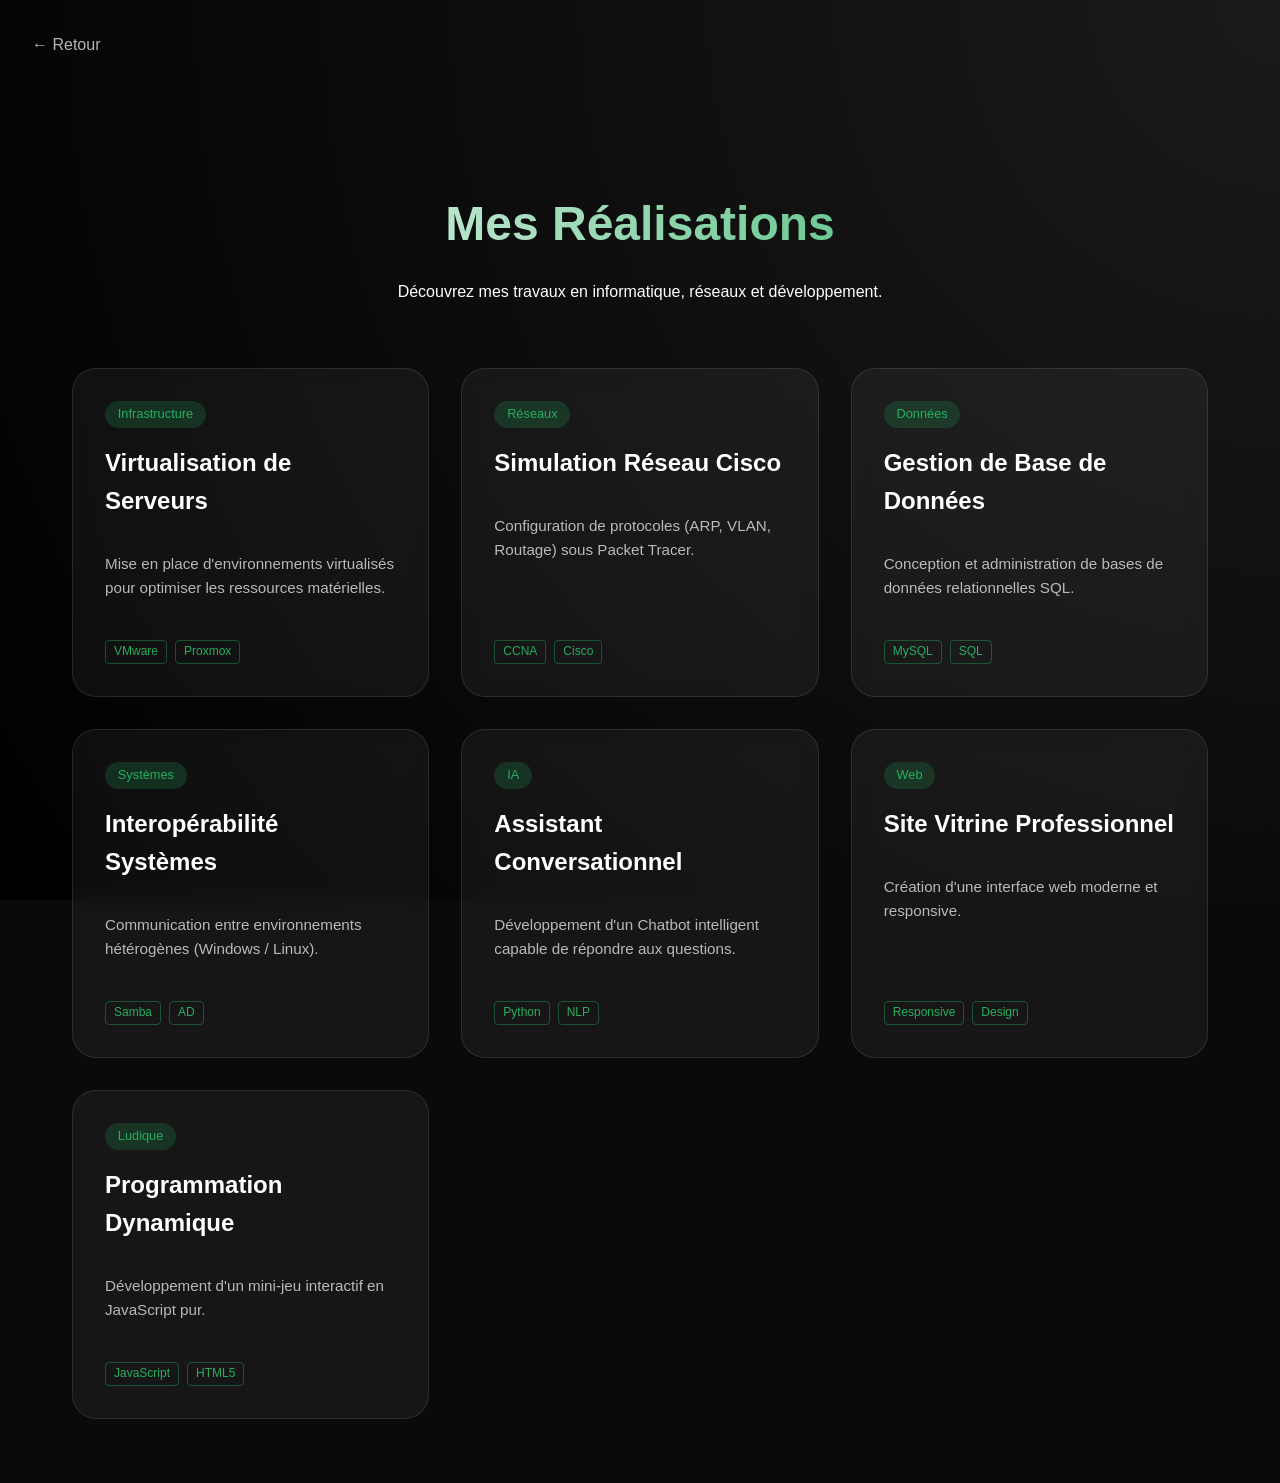
==== projets/projet.html @ b6b2b92b "first commit" ====
<!DOCTYPE html>
<html lang="fr">
<head>
    <meta charset="UTF-8">
    <meta name="viewport" content="width=device-width, initial-scale=1.0">
    <title>Mes Projets - Portfolio</title>
    <link rel="stylesheet" href="style-projets.css">
</head>
<body>
    <div class="arriere-plan"></div>
    
    <nav class="nav-retour">
        <a href="../index.html" class="btn-retour">← Retour </a>
    </nav>

    <main class="container">
        <header class="header-projets">
            <h1>Mes Réalisations</h1>
            <p>Découvrez mes travaux en informatique, réseaux et développement.</p>
        </header>

        <section class="grille-projets">
            <article class="carte-projet">
                <div class="badge">Infrastructure</div>
                <h3>Virtualisation de Serveurs</h3>
                <p>Mise en place d'environnements virtualisés pour optimiser les ressources matérielles.</p>
                <div class="tags"><span>VMware</span> <span>Proxmox</span></div>
            </article>

            <article class="carte-projet">
                <div class="badge">Réseaux</div>
                <h3>Simulation Réseau Cisco</h3>
                <p>Configuration de protocoles (ARP, VLAN, Routage) sous Packet Tracer.</p>
                <div class="tags"><span>CCNA</span> <span>Cisco</span></div>
            </article>

            <article class="carte-projet">
                <div class="badge">Données</div>
                <h3>Gestion de Base de Données</h3>
                <p>Conception et administration de bases de données relationnelles SQL.</p>
                <div class="tags"><span>MySQL</span> <span>SQL</span></div>
            </article>

            <article class="carte-projet">
                <div class="badge">Systèmes</div>
                <h3>Interopérabilité Systèmes</h3>
                <p>Communication entre environnements hétérogènes (Windows / Linux).</p>
                <div class="tags"><span>Samba</span> <span>AD</span></div>
            </article>

            <article class="carte-projet">
                <div class="badge">IA</div>
                <h3>Assistant Conversationnel</h3>
                <p>Développement d'un Chatbot intelligent capable de répondre aux questions.</p>
                <div class="tags"><span>Python</span> <span>NLP</span></div>
            </article>

            <article class="carte-projet">
                <div class="badge">Web</div>
                <h3>Site Vitrine Professionnel</h3>
                <p>Création d'une interface web moderne et responsive.</p>
                <div class="tags"><span>Responsive</span> <span>Design</span></div>
            </article>

            <article class="carte-projet">
                <div class="badge">Ludique</div>
                <h3>Programmation Dynamique</h3>
                <p>Développement d'un mini-jeu interactif en JavaScript pur.</p>
                <div class="tags"><span>JavaScript</span> <span>HTML5</span></div>
            </article>
        </section>
    </main>

    <div id="details-stockage" style="display: none;">
        
        <div class="project-content" data-project="Virtualisation de Serveurs">
            <h2 class="modal-detail-title">Virtualisation de Serveurs</h2>
            <div class="img-container"><img src="../images/unnamed-1.jpg" class="img-modal" alt="imgServ"></div>
            <p class="modal-detail-full-text">Mise en place d'infrastructures sous VMware et Proxmox pour garantir la haute disponibilité.</p>
            <a href="URL_VERS_DOC_VIRTUALISATION" class="btn-action">Consulter la Documentation Web</a>
        </div>

        <div class="project-content" data-project="Simulation Réseau Cisco">
            <h2 class="modal-detail-title">Simulation Réseau Cisco</h2>
            <div class="img-container"><img src="../images/unnamed-5.jpg" class="img-modal" alt="imgRes"></div>
            <p class="modal-detail-full-text">Configuration de protocoles de couche 2 et 3 sous Packet Tracer.</p>
            <a href="URL_VERS_DOC_CISCO" class="btn-action">Consulter la Documentation Web</a>
        </div>

        <div class="project-content" data-project="Gestion de Base de Données">
            <h2 class="modal-detail-title">Gestion de Base de Données</h2>
            <div class="img-container"><img src="../images/unnamed-2.jpg" class="img-modal" alt="imgBdd"></div>
            <p class="modal-detail-full-text">Conception de schémas relationnels et optimisation de requêtes SQL.</p>
            <a href="URL_VERS_DOC_SQL" class="btn-action">Consulter la Documentation Web</a>
        </div>

        <div class="project-content" data-project="Interopérabilité Systèmes">
            <h2 class="modal-detail-title">Interopérabilité Systèmes</h2>
            <div class="img-container"><img src="../images/unnamed-6.jpg" class="img-modal" alt="imgInt"></div>
            <p class="modal-detail-full-text">Mise en place de serveurs Samba et Active Directory pour Windows et Linux.</p>
            <a href="URL_VERS_DOC_INTEROP" class="btn-action">Consulter la Documentation Web</a>
        </div>

        <div class="project-content" data-project="Assistant Conversationnel">
            <h2 class="modal-detail-title">Assistant Conversationnel</h2>
            <div class="img-container"><img src="../images/unnamed-4.jpg" class="img-modal" alt="imgIA"></div>
            <p class="modal-detail-full-text">Développement d'un bot intelligent en Python via des APIs.</p>
            <a href="URL_VERS_DOC_IA" class="btn-action">Consulter la Documentation Web</a>
        </div>

        <div class="project-content" data-project="Site Vitrine Professionnel">
            <h2 class="modal-detail-title">Site Vitrine Professionnel</h2>
            <div class="img-container"><img src="../images/unnamed-3.jpg" class="img-modal" alt="imgWeb"></div>
            <p class="modal-detail-full-text">Création d'interfaces modernes utilisant CSS Grid et Flexbox.</p>
            <a href="URL_VERS_DOC_WEB" class="btn-action">Consulter la Documentation Web</a>
        </div>

        <div class="project-content" data-project="Programmation Dynamique">
            <h2 class="modal-detail-title">Programmation Dynamique</h2>
            <div class="img-container"><img src="../images/unnamed.jpg" class="img-modal" alt="imgSnake"></div>
            <p class="modal-detail-full-text">Logique de déplacement et gestion des collisions en JavaScript.</p>
            <a href="URL_VERS_DOC_SNAKE" class="btn-action">Consulter la Documentation Web</a>
        </div>
    </div>

    <div id="project-modal" class="modal">
        <div class="modal-content">
            <span class="close-modal">&times;</span>
            <div id="modal-body"></div>
        </div>
    </div>

    <script src="script-projets.js"></script>
</body>
</html>
---- projets/style-projets.css ----
:root {
    --fond: #0a0a0a;
    --carte-fond: rgba(255, 255, 255, 0.05);
    --accent: #27ae60;
    --texte: #ffffff;
    --texte-mute: rgba(255, 255, 255, 0.7);
}

/* Correction fondamentale pour le responsive mobile */
* {
    box-sizing: border-box;
}

body {
    background-color: var(--fond);
    color: var(--texte);
    font-family: 'Segoe UI', Roboto, sans-serif;
    margin: 0;
    line-height: 1.6;
    overflow-x: hidden; /* Empêche le balancement horizontal sur iPhone */
}

.arriere-plan {
    position: fixed;
    inset: 0;
    background: radial-gradient(circle at top right, #1a1a1a, #000);
    z-index: -1;
}

.container {
    max-width: 1200px;
    margin: 0 auto;
    padding: 4rem 2rem;
}

.nav-retour {
    padding: 2rem;
}

.btn-retour {
    color: var(--texte-mute);
    text-decoration: none;
    font-weight: 500;
    transition: color 0.3s;
}

.btn-retour:hover {
    color: var(--accent);
}

.header-projets {
    text-align: center;
    margin-bottom: 4rem;
}

.header-projets h1 {
    font-size: 3rem;
    margin-bottom: 1rem;
    background: linear-gradient(to right, #fff, var(--accent));
    -webkit-background-clip: text;
    -webkit-text-fill-color: transparent;
    background-clip: text;
}

.grille-projets {
    display: grid;
    grid-template-columns: repeat(auto-fill, minmax(300px, 1fr));
    gap: 2rem;
}

.carte-projet {
    background: var(--carte-fond);
    border: 1px solid rgba(255, 255, 255, 0.1);
    border-radius: 1.5rem;
    padding: 2rem;
    backdrop-filter: blur(10px);
    transition: transform 0.3s ease, border-color 0.3s ease;
    display: flex;
    flex-direction: column;
    cursor: pointer;
}

.carte-projet:hover {
    transform: translateY(-10px);
    border-color: var(--accent);
    background: rgba(255, 255, 255, 0.08);
}

.badge {
    background: rgba(39, 174, 96, 0.2);
    color: var(--accent);
    padding: 0.2rem 0.8rem;
    border-radius: 50px;
    font-size: 0.8rem;
    width: fit-content;
    margin-bottom: 1rem;
}

.carte-projet h3 {
    margin: 0 0 1rem 0;
    font-size: 1.5rem;
}

.carte-projet p {
    color: var(--texte-mute);
    font-size: 0.95rem;
    flex-grow: 1;
}

.tags {
    margin-top: 1.5rem;
    display: flex;
    flex-wrap: wrap;
    gap: 0.5rem;
}

.tags span {
    font-size: 0.75rem;
    color: var(--accent);
    border: 1px solid rgba(39, 174, 96, 0.4);
    padding: 0.1rem 0.5rem;
    border-radius: 4px;
}

/* --- Système de Modale --- */
.modal {
    display: none;
    position: fixed;
    z-index: 1000;
    inset: 0;
    width: 100%;
    height: 100%;
    background-color: rgba(0, 0, 0, 0.85);
    backdrop-filter: blur(8px);
    overflow-y: auto;
}

.modal-content {
    background: #1a1a1a;
    margin: 5% auto;
    padding: 40px;
    border: 1px solid var(--accent);
    border-radius: 20px;
    width: 90%;
    max-width: 800px;
    position: relative;
    color: white;
    box-shadow: 0 0 30px rgba(39, 174, 96, 0.2);
}

.close-modal {
    position: absolute;
    right: 25px;
    top: 15px;
    color: #aaa;
    font-size: 35px;
    font-weight: bold;
    cursor: pointer;
    z-index: 1010;
}

.close-modal:hover {
    color: var(--accent);
}

/* --- Contenu Interne Modale --- */
.modal-detail-title { 
    color: var(--accent); 
    margin-bottom: 20px; 
    font-size: 1.8rem;
}

.modal-detail-full-text { 
    font-size: 1.1rem; 
    line-height: 1.7; 
    margin-bottom: 25px;
}

.img-container {
    width: 100%;
    border-radius: 12px;
    overflow: hidden;
    margin-bottom: 20px;
    border: 1px solid rgba(255,255,255,0.1);
    position: relative;
}

/* Cache le logo Gemini en bas à droite des images générées */
.img-container::after {
    content: "";
    position: absolute;
    bottom: 0;
    right: 0;
    width: 50px;
    height: 50px;
    background: #1a1a1a;
    pointer-events: none;
}

.img-modal {
    width: 100%;
    height: auto;
    display: block;
    object-fit: cover;
}

.btn-action {
    display: inline-block;
    background: var(--accent);
    color: white;
    padding: 12px 25px;
    border-radius: 8px;
    text-decoration: none;
    font-weight: bold;
    transition: transform 0.2s, opacity 0.2s;
}

.btn-action:hover {
    transform: scale(1.02);
    opacity: 0.9;
}

/* --- Responsive Mobile (iPhone) --- */
@media (max-width: 768px) {
    .container { padding: 2rem 1rem; }
    .header-projets h1 { font-size: 2.2rem; }
    
    .modal-content {
        width: 95%;
        margin: 10% auto;
        padding: 25px;
    }

    .modal-detail-title { font-size: 1.4rem; }
    .modal-detail-full-text { font-size: 1rem; }
    
    .btn-action {
        width: 100%;
        text-align: center;
    }

    .close-modal {
        right: 15px;
        top: 10px;
        font-size: 30px;
    }
}
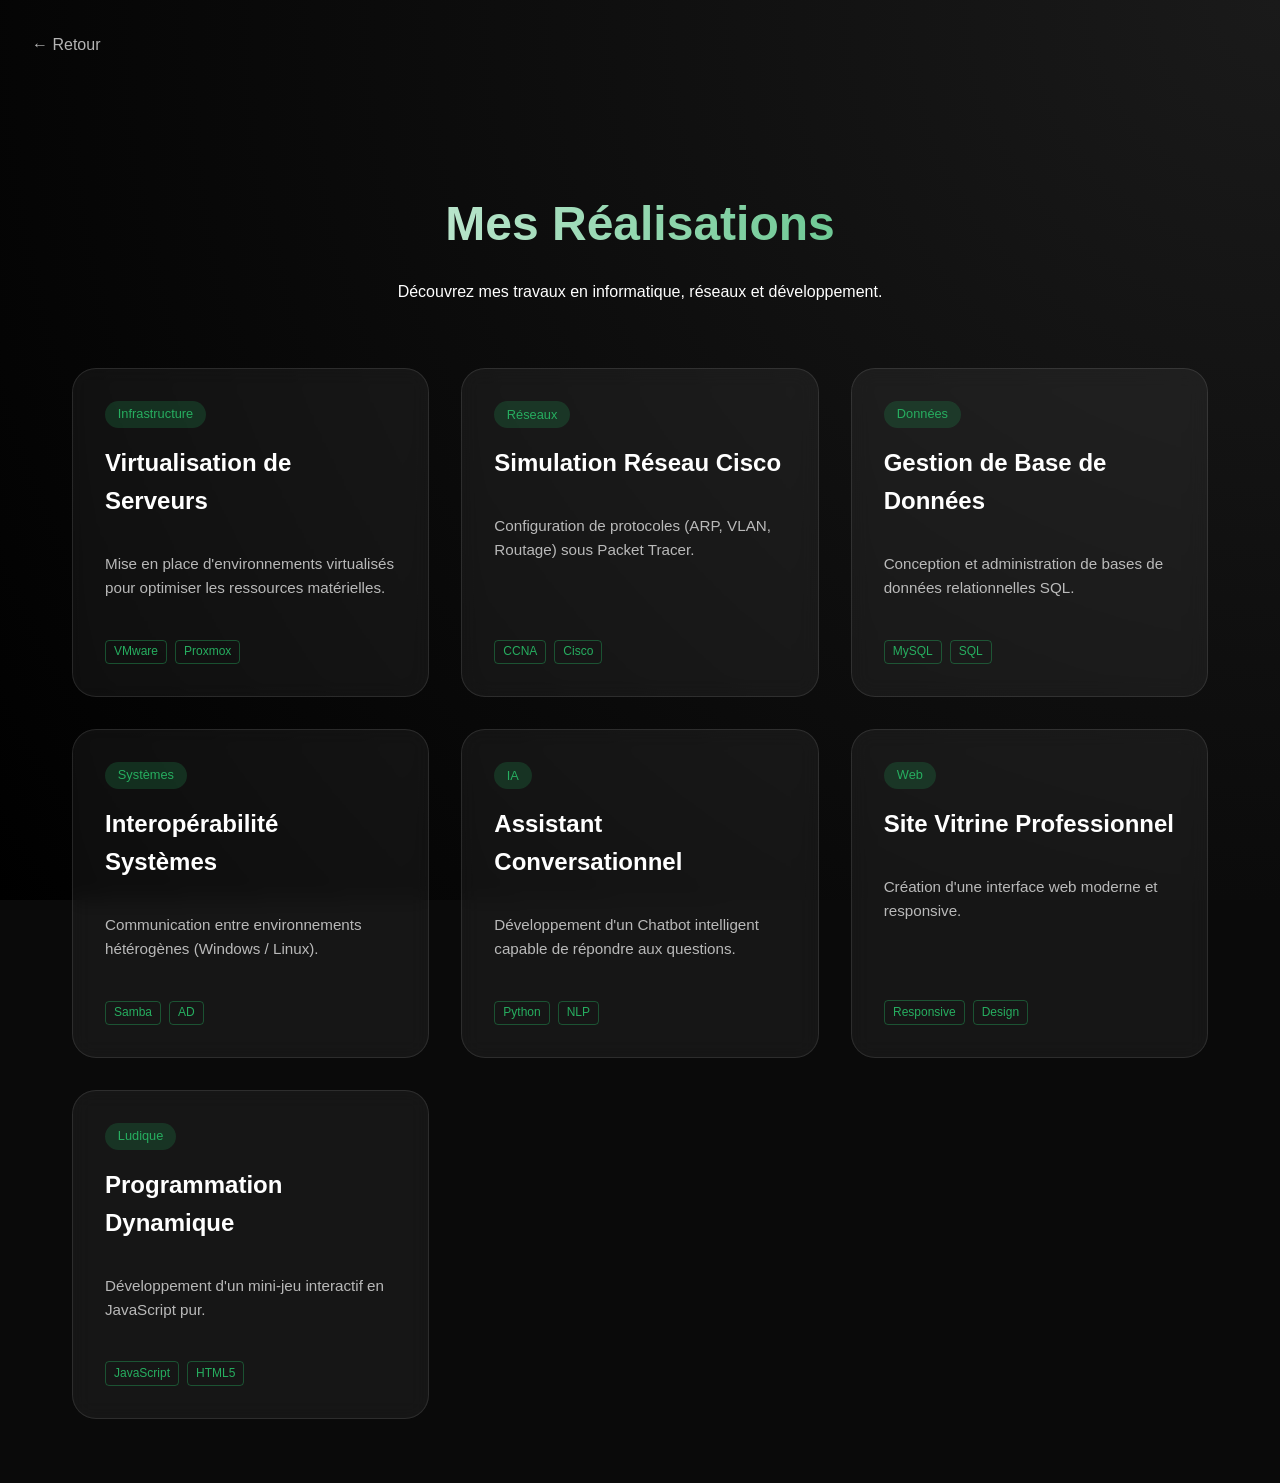
==== commit 912c45b4: "remplissage projets" ====
--- a/projets/projet.html
+++ b/projets/projet.html
@@ -76,49 +76,50 @@
         <div class="project-content" data-project="Virtualisation de Serveurs">
             <h2 class="modal-detail-title">Virtualisation de Serveurs</h2>
             <div class="img-container"><img src="../images/unnamed-1.jpg" class="img-modal" alt="imgServ"></div>
-            <p class="modal-detail-full-text">Mise en place d'infrastructures sous VMware et Proxmox pour garantir la haute disponibilité.</p>
-            <a href="URL_VERS_DOC_VIRTUALISATION" class="btn-action">Consulter la Documentation Web</a>
+            <p class="modal-detail-full-text">J’ai mis en place plusieurs infrastructures virtuelles complètes avec des hyperviseurs comme VMware et Proxmox, incluant la création de serveurs Linux et Windows Server. J’ai configuré les réseaux virtuels, la gestion du stockage et des snapshots afin d’assurer la haute disponibilité et la continuité de service. Des tests sur différents clients légers ont permis de valider la robustesse et la performance de l’environnement.</p>
+            <a href="https://fr.wikipedia.org/wiki/Virtualisation" class="btn-action">Pourquoi virtualiser ?</a>
+            <a href="https://fr.wikipedia.org/wiki/Hyperviseur" class="btn-action">Qu'est ce qu'un hyperviseur ? </a>
         </div>
 
         <div class="project-content" data-project="Simulation Réseau Cisco">
             <h2 class="modal-detail-title">Simulation Réseau Cisco</h2>
             <div class="img-container"><img src="../images/unnamed-5.jpg" class="img-modal" alt="imgRes"></div>
-            <p class="modal-detail-full-text">Configuration de protocoles de couche 2 et 3 sous Packet Tracer.</p>
+            <p class="modal-detail-full-text">J’ai conçu et simulé des architectures réseau sous Cisco Packet Tracer, en configurant des protocoles de couche 2 et 3 tels que VLAN, STP, RIP et OSPF. L’objectif était de reproduire des scénarios réels d’entreprise tout en assurant une segmentation efficace et une bonne tolérance aux pannes. Ces exercices m’ont permis de mieux comprendre le routage dynamique et la communication inter-réseaux.</p>
             <a href="URL_VERS_DOC_CISCO" class="btn-action">Consulter la Documentation Web</a>
         </div>
 
         <div class="project-content" data-project="Gestion de Base de Données">
             <h2 class="modal-detail-title">Gestion de Base de Données</h2>
             <div class="img-container"><img src="../images/unnamed-2.jpg" class="img-modal" alt="imgBdd"></div>
-            <p class="modal-detail-full-text">Conception de schémas relationnels et optimisation de requêtes SQL.</p>
+            <p class="modal-detail-full-text">J’ai réalisé la conception complète d’une base de données relationnelle à partir d’un cahier des charges : modélisation du schéma et rédaction de requêtes préparées SQL pour optimiser la sécurité et la manipulation des données. J’ai aussi mis en œuvre des index et des vues pour améliorer les performances et simplifier l’extraction d’informations pertinentes.</p>
             <a href="URL_VERS_DOC_SQL" class="btn-action">Consulter la Documentation Web</a>
         </div>
 
         <div class="project-content" data-project="Interopérabilité Systèmes">
             <h2 class="modal-detail-title">Interopérabilité Systèmes</h2>
             <div class="img-container"><img src="../images/unnamed-6.jpg" class="img-modal" alt="imgInt"></div>
-            <p class="modal-detail-full-text">Mise en place de serveurs Samba et Active Directory pour Windows et Linux.</p>
+            <p class="modal-detail-full-text">J’ai déployé un environnement mixte Windows/Linux avec mise en place de serveurs Samba et Active Directory pour la gestion centralisée des utilisateurs. Ce projet m’a permis de comprendre les mécanismes d’authentification, de partage de ressources et d’interconnexion entre systèmes hétérogènes, tout en assurant une sécurité renforcée des échanges.</p>
             <a href="URL_VERS_DOC_INTEROP" class="btn-action">Consulter la Documentation Web</a>
         </div>
 
         <div class="project-content" data-project="Assistant Conversationnel">
             <h2 class="modal-detail-title">Assistant Conversationnel</h2>
             <div class="img-container"><img src="../images/unnamed-4.jpg" class="img-modal" alt="imgIA"></div>
-            <p class="modal-detail-full-text">Développement d'un bot intelligent en Python via des APIs.</p>
+            <p class="modal-detail-full-text">J’ai conçu un chatbot intelligent en Python capable de traiter des requêtes simples grâce à des API et à des modèles de traitement du langage. Le bot peut interagir de façon contextuelle avec l’utilisateur, gérer différentes intentions et adapter ses réponses dynamiquement. Ce projet m’a permis d’approfondir mes compétences en IA, en logique conversationnelle et en intégration API.</p>
             <a href="URL_VERS_DOC_IA" class="btn-action">Consulter la Documentation Web</a>
         </div>
 
         <div class="project-content" data-project="Site Vitrine Professionnel">
             <h2 class="modal-detail-title">Site Vitrine Professionnel</h2>
             <div class="img-container"><img src="../images/unnamed-3.jpg" class="img-modal" alt="imgWeb"></div>
-            <p class="modal-detail-full-text">Création d'interfaces modernes utilisant CSS Grid et Flexbox.</p>
+            <p class="modal-detail-full-text">J’ai développé un site web moderne et responsive en utilisant HTML5, CSS Grid, Flexbox et JavaScript. L’objectif était de créer une interface fluide et professionnelle, intégrant un design cohérent et des animations légères. J’ai également optimisé les performances et la compatibilité sur différents navigateurs pour offrir une expérience utilisateur homogène.</p>
             <a href="URL_VERS_DOC_WEB" class="btn-action">Consulter la Documentation Web</a>
         </div>
 
         <div class="project-content" data-project="Programmation Dynamique">
             <h2 class="modal-detail-title">Programmation Dynamique</h2>
             <div class="img-container"><img src="../images/unnamed.jpg" class="img-modal" alt="imgSnake"></div>
-            <p class="modal-detail-full-text">Logique de déplacement et gestion des collisions en JavaScript.</p>
+            <p class="modal-detail-full-text">J’ai codé un jeu interactif en JavaScript, intégrant une logique de déplacement dynamique, une détection précise des collisions et un système de score évolutif. Ce projet m’a surtout permis de renforcer mes compétences en algorithmique, en gestion des événements clavier et en manipulation du Document Object Model.</p>
             <a href="URL_VERS_DOC_SNAKE" class="btn-action">Consulter la Documentation Web</a>
         </div>
     </div>
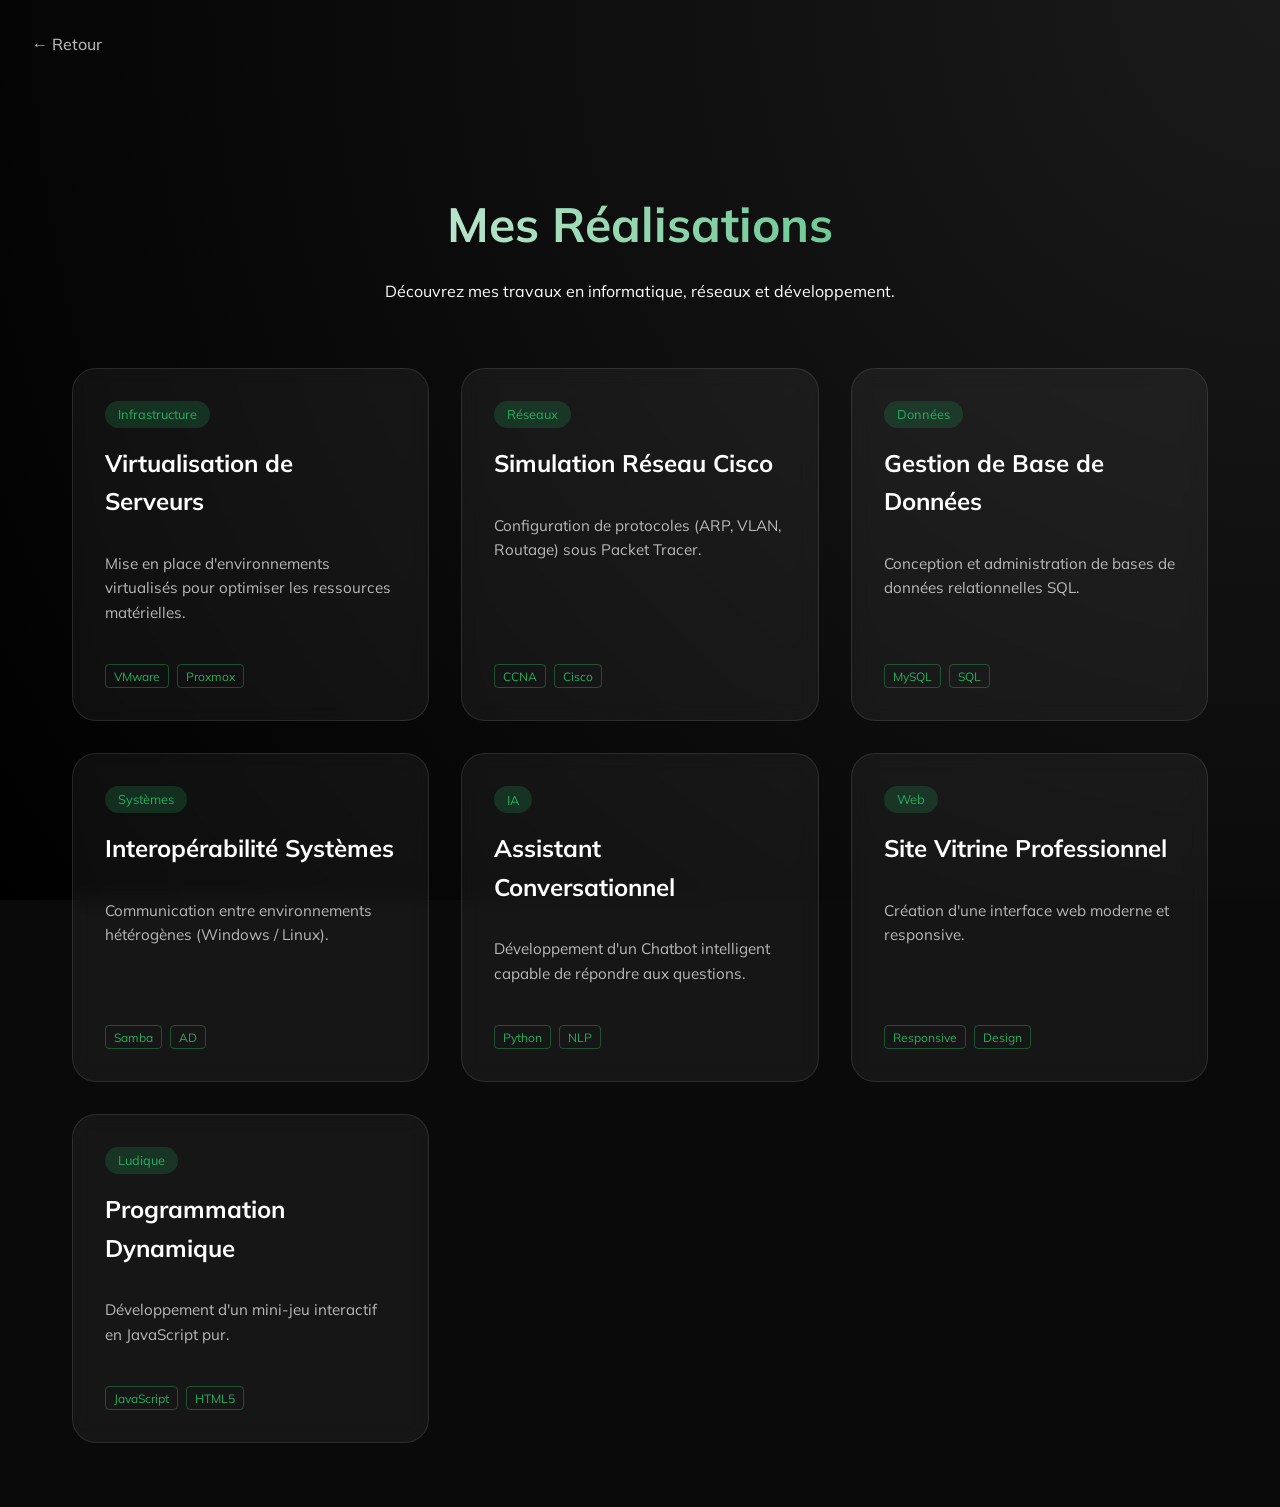
==== commit af8c7248: "remplissage projet3" ====
--- a/projets/projet.html
+++ b/projets/projet.html
@@ -5,9 +5,13 @@
     <meta name="viewport" content="width=device-width, initial-scale=1.0">
     <title>Mes Projets - Portfolio</title>
     <link rel="stylesheet" href="style-projets.css">
+<link rel="preconnect" href="https://fonts.googleapis.com">
+<link rel="preconnect" href="https://fonts.gstatic.com" crossorigin>
+<link href="https://fonts.googleapis.com/css2?family=Bitcount+Grid+Double+Ink:wght@100..900&family=Datatype:wght@100..900&family=Mulish:ital,wght@0,200..1000;1,200..1000&display=swap" rel="stylesheet">
 </head>
 <body>
     <div class="arriere-plan"></div>
+    <canvas id="matrix-bg"></canvas>
     
     <nav class="nav-retour">
         <a href="../index.html" class="btn-retour">← Retour </a>
@@ -72,55 +76,74 @@
     </main>
 
     <div id="details-stockage" style="display: none;">
-        
         <div class="project-content" data-project="Virtualisation de Serveurs">
             <h2 class="modal-detail-title">Virtualisation de Serveurs</h2>
             <div class="img-container"><img src="../images/unnamed-1.jpg" class="img-modal" alt="imgServ"></div>
-            <p class="modal-detail-full-text">J’ai mis en place plusieurs infrastructures virtuelles complètes avec des hyperviseurs comme VMware et Proxmox, incluant la création de serveurs Linux et Windows Server. J’ai configuré les réseaux virtuels, la gestion du stockage et des snapshots afin d’assurer la haute disponibilité et la continuité de service. Des tests sur différents clients légers ont permis de valider la robustesse et la performance de l’environnement.</p>
-            <a href="https://fr.wikipedia.org/wiki/Virtualisation" class="btn-action">Pourquoi virtualiser ?</a>
-            <a href="https://fr.wikipedia.org/wiki/Hyperviseur" class="btn-action">Qu'est ce qu'un hyperviseur ? </a>
+            <p class="modal-detail-full-text">J'ai mis en place plusieurs infrastructures virtuelles complètes avec des hyperviseurs comme VMware et Proxmox, incluant la création de serveurs Linux et Windows Server. J'ai configuré les réseaux virtuels, la gestion du stockage et des snapshots afin d'assurer la haute disponibilité et la continuité de service. Des tests sur différents clients légers ont permis de valider la robustesse et la performance de l'environnement.</p>
+            <div class="btn-group">
+                <a href="https://fr.wikipedia.org/wiki/Virtualisation" class="btn-action">Pourquoi virtualiser ?</a>
+                <a href="https://fr.wikipedia.org/wiki/Hyperviseur" class="btn-action">Qu'est-ce qu'un hyperviseur ?</a>
+            </div>
         </div>
 
         <div class="project-content" data-project="Simulation Réseau Cisco">
             <h2 class="modal-detail-title">Simulation Réseau Cisco</h2>
             <div class="img-container"><img src="../images/unnamed-5.jpg" class="img-modal" alt="imgRes"></div>
-            <p class="modal-detail-full-text">J’ai conçu et simulé des architectures réseau sous Cisco Packet Tracer, en configurant des protocoles de couche 2 et 3 tels que VLAN, STP, RIP et OSPF. L’objectif était de reproduire des scénarios réels d’entreprise tout en assurant une segmentation efficace et une bonne tolérance aux pannes. Ces exercices m’ont permis de mieux comprendre le routage dynamique et la communication inter-réseaux.</p>
-            <a href="URL_VERS_DOC_CISCO" class="btn-action">Consulter la Documentation Web</a>
+            <p class="modal-detail-full-text">J'ai conçu et simulé des architectures réseau sous Cisco Packet Tracer, en configurant des protocoles de couche 2 et 3 tels que VLAN, STP, RIP et OSPF. L'objectif était de reproduire des scénarios réels d'entreprise tout en assurant une segmentation efficace et une bonne tolérance aux pannes. Ces exercices m'ont permis de mieux comprendre le routage dynamique et la communication inter-réseaux.</p>
+            <div class="btn-group">
+                <a href="https://fr.wikipedia.org/wiki/R%C3%A9seau_informatique" class="btn-action">Qu'est-ce qu'un réseau informatique ?</a>
+                <a href="https://fr.wikipedia.org/wiki/Packet_Tracer" class="btn-action">Qu'est-ce que Cisco Packet Tracer ?</a>
+            </div>
         </div>
 
         <div class="project-content" data-project="Gestion de Base de Données">
             <h2 class="modal-detail-title">Gestion de Base de Données</h2>
             <div class="img-container"><img src="../images/unnamed-2.jpg" class="img-modal" alt="imgBdd"></div>
-            <p class="modal-detail-full-text">J’ai réalisé la conception complète d’une base de données relationnelle à partir d’un cahier des charges : modélisation du schéma et rédaction de requêtes préparées SQL pour optimiser la sécurité et la manipulation des données. J’ai aussi mis en œuvre des index et des vues pour améliorer les performances et simplifier l’extraction d’informations pertinentes.</p>
-            <a href="URL_VERS_DOC_SQL" class="btn-action">Consulter la Documentation Web</a>
+            <p class="modal-detail-full-text">J'ai réalisé la conception complète d'une base de données relationnelle à partir d'un cahier des charges : modélisation du schéma et rédaction de requêtes préparées SQL pour optimiser la sécurité et la manipulation des données. J'ai aussi mis en œuvre des index et des vues pour améliorer les performances et simplifier l'extraction d'informations pertinentes.</p>
+            <div class="btn-group">
+                <a href="https://fr.wikipedia.org/wiki/Base_de_donn%C3%A9es_relationnelle" class="btn-action">Base de données relationnelle</a>
+                <a href="https://fr.wikipedia.org/wiki/SQL" class="btn-action">Qu'est-ce que le langage SQL ?</a>
+            </div>
         </div>
 
         <div class="project-content" data-project="Interopérabilité Systèmes">
             <h2 class="modal-detail-title">Interopérabilité Systèmes</h2>
             <div class="img-container"><img src="../images/unnamed-6.jpg" class="img-modal" alt="imgInt"></div>
-            <p class="modal-detail-full-text">J’ai déployé un environnement mixte Windows/Linux avec mise en place de serveurs Samba et Active Directory pour la gestion centralisée des utilisateurs. Ce projet m’a permis de comprendre les mécanismes d’authentification, de partage de ressources et d’interconnexion entre systèmes hétérogènes, tout en assurant une sécurité renforcée des échanges.</p>
-            <a href="URL_VERS_DOC_INTEROP" class="btn-action">Consulter la Documentation Web</a>
+            <p class="modal-detail-full-text">J'ai déployé un environnement mixte Windows/Linux avec mise en place de serveurs Samba et Active Directory pour la gestion centralisée des utilisateurs. Ce projet m'a permis de comprendre les mécanismes d'authentification, de partage de ressources et d'interconnexion entre systèmes hétérogènes, tout en assurant une sécurité renforcée des échanges.</p>
+            <div class="btn-group">
+                <a href="https://fr.wikipedia.org/wiki/Samba_(informatique)" class="btn-action">Pourquoi utiliser Samba ?</a>
+                <a href="https://fr.wikipedia.org/wiki/Active_Directory" class="btn-action">Qu'est-ce qu'un Active Directory ?</a>
+            </div>
         </div>
 
         <div class="project-content" data-project="Assistant Conversationnel">
             <h2 class="modal-detail-title">Assistant Conversationnel</h2>
             <div class="img-container"><img src="../images/unnamed-4.jpg" class="img-modal" alt="imgIA"></div>
-            <p class="modal-detail-full-text">J’ai conçu un chatbot intelligent en Python capable de traiter des requêtes simples grâce à des API et à des modèles de traitement du langage. Le bot peut interagir de façon contextuelle avec l’utilisateur, gérer différentes intentions et adapter ses réponses dynamiquement. Ce projet m’a permis d’approfondir mes compétences en IA, en logique conversationnelle et en intégration API.</p>
-            <a href="URL_VERS_DOC_IA" class="btn-action">Consulter la Documentation Web</a>
+            <p class="modal-detail-full-text">J'ai conçu un chatbot intelligent en Python capable de traiter des requêtes simples grâce à des API et à des modèles de traitement du langage. Le bot peut interagir de façon contextuelle avec l'utilisateur, gérer différentes intentions et adapter ses réponses dynamiquement. Ce projet m'a permis d'approfondir mes compétences en IA, en logique conversationnelle et en intégration API.</p>
+            <div class="btn-group">
+                <a href="https://fr.wikipedia.org/wiki/Agent_conversationnel" class="btn-action">Qu'est-ce qu'un agent conversationnel ?</a>
+                <a href="https://fr.wikipedia.org/wiki/Traitement_automatique_du_langage_naturel" class="btn-action">Traitement du langage naturel</a>
+            </div>
         </div>
 
         <div class="project-content" data-project="Site Vitrine Professionnel">
             <h2 class="modal-detail-title">Site Vitrine Professionnel</h2>
             <div class="img-container"><img src="../images/unnamed-3.jpg" class="img-modal" alt="imgWeb"></div>
-            <p class="modal-detail-full-text">J’ai développé un site web moderne et responsive en utilisant HTML5, CSS Grid, Flexbox et JavaScript. L’objectif était de créer une interface fluide et professionnelle, intégrant un design cohérent et des animations légères. J’ai également optimisé les performances et la compatibilité sur différents navigateurs pour offrir une expérience utilisateur homogène.</p>
-            <a href="URL_VERS_DOC_WEB" class="btn-action">Consulter la Documentation Web</a>
+            <p class="modal-detail-full-text">J'ai développé un site web moderne et responsive en utilisant HTML5, CSS Grid, Flexbox et JavaScript. L'objectif était de créer une interface fluide et professionnelle, intégrant un design cohérent et des animations légères. J'ai également optimisé les performances et la compatibilité sur différents navigateurs pour offrir une expérience utilisateur homogène.</p>
+            <div class="btn-group">
+                <a href="https://fr.wikipedia.org/wiki/Hypertext_Markup_Language" class="btn-action">Qu'est-ce que le langage HTML ?</a>
+                <a href="https://fr.wikipedia.org/wiki/Cascading_Style_Sheets" class="btn-action">Et le CSS ?</a>
+            </div>
         </div>
 
         <div class="project-content" data-project="Programmation Dynamique">
             <h2 class="modal-detail-title">Programmation Dynamique</h2>
             <div class="img-container"><img src="../images/unnamed.jpg" class="img-modal" alt="imgSnake"></div>
-            <p class="modal-detail-full-text">J’ai codé un jeu interactif en JavaScript, intégrant une logique de déplacement dynamique, une détection précise des collisions et un système de score évolutif. Ce projet m’a surtout permis de renforcer mes compétences en algorithmique, en gestion des événements clavier et en manipulation du Document Object Model.</p>
-            <a href="URL_VERS_DOC_SNAKE" class="btn-action">Consulter la Documentation Web</a>
+            <p class="modal-detail-full-text">J'ai codé un jeu interactif en JavaScript, intégrant une logique de déplacement dynamique, une détection précise des collisions et un système de score évolutif. Ce projet m'a surtout permis de renforcer mes compétences en algorithmique, en gestion des événements clavier et en manipulation du Document Object Model.</p>
+            <div class="btn-group">
+                <a href="https://fr.wikipedia.org/wiki/JavaScript" class="btn-action">Qu'est-ce que le langage JavaScript ?</a>
+                <a href="https://fr.wikipedia.org/wiki/Programmation_de_jeux_vid%C3%A9o" class="btn-action">Pourquoi en faire un jeu ?</a>
+            </div>
         </div>
     </div>
 
@@ -133,4 +156,4 @@
 
     <script src="script-projets.js"></script>
 </body>
-</html>+</html>
--- a/projets/style-projets.css
+++ b/projets/style-projets.css
@@ -6,7 +6,6 @@
     --texte-mute: rgba(255, 255, 255, 0.7);
 }
 
-/* Correction fondamentale pour le responsive mobile */
 * {
     box-sizing: border-box;
 }
@@ -14,11 +13,13 @@
 body {
     background-color: var(--fond);
     color: var(--texte);
-    font-family: 'Segoe UI', Roboto, sans-serif;
+    font-family: 'Mulish', sans-serif;  /* TOUT EN MULISH */
     margin: 0;
     line-height: 1.6;
-    overflow-x: hidden; /* Empêche le balancement horizontal sur iPhone */
-}
+    overflow-x: hidden;
+}
+
+
 
 .arriere-plan {
     position: fixed;
@@ -26,6 +27,7 @@
     background: radial-gradient(circle at top right, #1a1a1a, #000);
     z-index: -1;
 }
+
 
 .container {
     max-width: 1200px;
@@ -122,7 +124,7 @@
     border-radius: 4px;
 }
 
-/* --- Système de Modale --- */
+/* Système de Modale */
 .modal {
     display: none;
     position: fixed;
@@ -130,7 +132,7 @@
     inset: 0;
     width: 100%;
     height: 100%;
-    background-color: rgba(0, 0, 0, 0.85);
+    background-color: rgba(0, 0, 0, 0);
     backdrop-filter: blur(8px);
     overflow-y: auto;
 }
@@ -163,7 +165,6 @@
     color: var(--accent);
 }
 
-/* --- Contenu Interne Modale --- */
 .modal-detail-title { 
     color: var(--accent); 
     margin-bottom: 20px; 
@@ -173,19 +174,18 @@
 .modal-detail-full-text { 
     font-size: 1.1rem; 
     line-height: 1.7; 
-    margin-bottom: 25px;
+    margin-bottom: 30px;
 }
 
 .img-container {
     width: 100%;
     border-radius: 12px;
     overflow: hidden;
-    margin-bottom: 20px;
+    margin-bottom: 25px;
     border: 1px solid rgba(255,255,255,0.1);
     position: relative;
 }
 
-/* Cache le logo Gemini en bas à droite des images générées */
 .img-container::after {
     content: "";
     position: absolute;
@@ -204,15 +204,30 @@
     object-fit: cover;
 }
 
+/* ✅ BOUTONS CORRIGÉS - ESPACE FORCÉ */
+.btn-group {
+    display: flex;
+    flex-direction: column;
+    gap: 25px;        /* ESPACE TRÈS VISIBLE */
+    width: 100%;
+    margin-top: 35px; /* ESPACE AU-DESSUS */
+}
+
 .btn-action {
-    display: inline-block;
+    display: block !important;     /* FORCE BLOCK */
     background: var(--accent);
     color: white;
-    padding: 12px 25px;
+    padding: 16px 25px;
     border-radius: 8px;
     text-decoration: none;
     font-weight: bold;
+    text-align: center;
     transition: transform 0.2s, opacity 0.2s;
+    width: 100% !important;        /* FORCE 100% */
+    box-sizing: border-box;
+    border: none;
+    min-height: 60px;              /* HAUTEUR TACTILE */
+    font-size: 1rem;
 }
 
 .btn-action:hover {
@@ -220,23 +235,45 @@
     opacity: 0.9;
 }
 
-/* --- Responsive Mobile (iPhone) --- */
+/* Responsive Mobile */
 @media (max-width: 768px) {
-    .container { padding: 2rem 1rem; }
-    .header-projets h1 { font-size: 2.2rem; }
+    .container { 
+        padding: 2rem 1rem; 
+    }
+    
+    .header-projets h1 { 
+        font-size: 2.2rem; 
+    }
+    
+    .grille-projets {
+        grid-template-columns: 1fr;
+        gap: 1.5rem;
+    }
     
     .modal-content {
         width: 95%;
-        margin: 10% auto;
+        margin: 8% auto;
         padding: 25px;
     }
 
-    .modal-detail-title { font-size: 1.4rem; }
-    .modal-detail-full-text { font-size: 1rem; }
+    .modal-detail-title { 
+        font-size: 1.4rem; 
+    }
+    
+    .modal-detail-full-text { 
+        font-size: 1rem; 
+        margin-bottom: 25px;
+    }
+    
+    .btn-group {
+        gap: 22px;         /* ENCORE PLUS SUR MOBILE */
+        margin-top: 30px;
+    }
     
     .btn-action {
-        width: 100%;
-        text-align: center;
+        padding: 20px 20px;
+        font-size: 1.05rem;
+        min-height: 65px;  /* PARFAIT POUR LE DOIGT */
     }
 
     .close-modal {
@@ -244,4 +281,43 @@
         top: 10px;
         font-size: 30px;
     }
-}+}
+
+/* Très petits écrans */
+@media (max-width: 480px) {
+    .container { 
+        padding: 1.5rem 0.5rem; 
+    }
+    
+    .modal-content {
+        width: 98%;
+        margin: 5% auto;
+        padding: 20px;
+    }
+    
+    .btn-group {
+        gap: 20px;
+    }
+    
+    .btn-action {
+        padding: 18px 18px;
+        min-height: 60px;
+    }
+}
+/* À LA FIN de ton CSS */
+#matrix-bg {
+    position: fixed;
+    top: 0;
+    left: 0;
+    width: 100vw;
+    height: 100vh;
+    z-index: 999;        /* JUSTE EN-DESSOUS de .modal (1000) */
+    opacity: 0;
+    transition: opacity 0.5s ease-in-out;
+    pointer-events: none;
+}
+
+#matrix-bg.active {
+    opacity: 1 !important;
+    mix-blend-mode: screen;  /* FAIT POP LE VERT */
+}
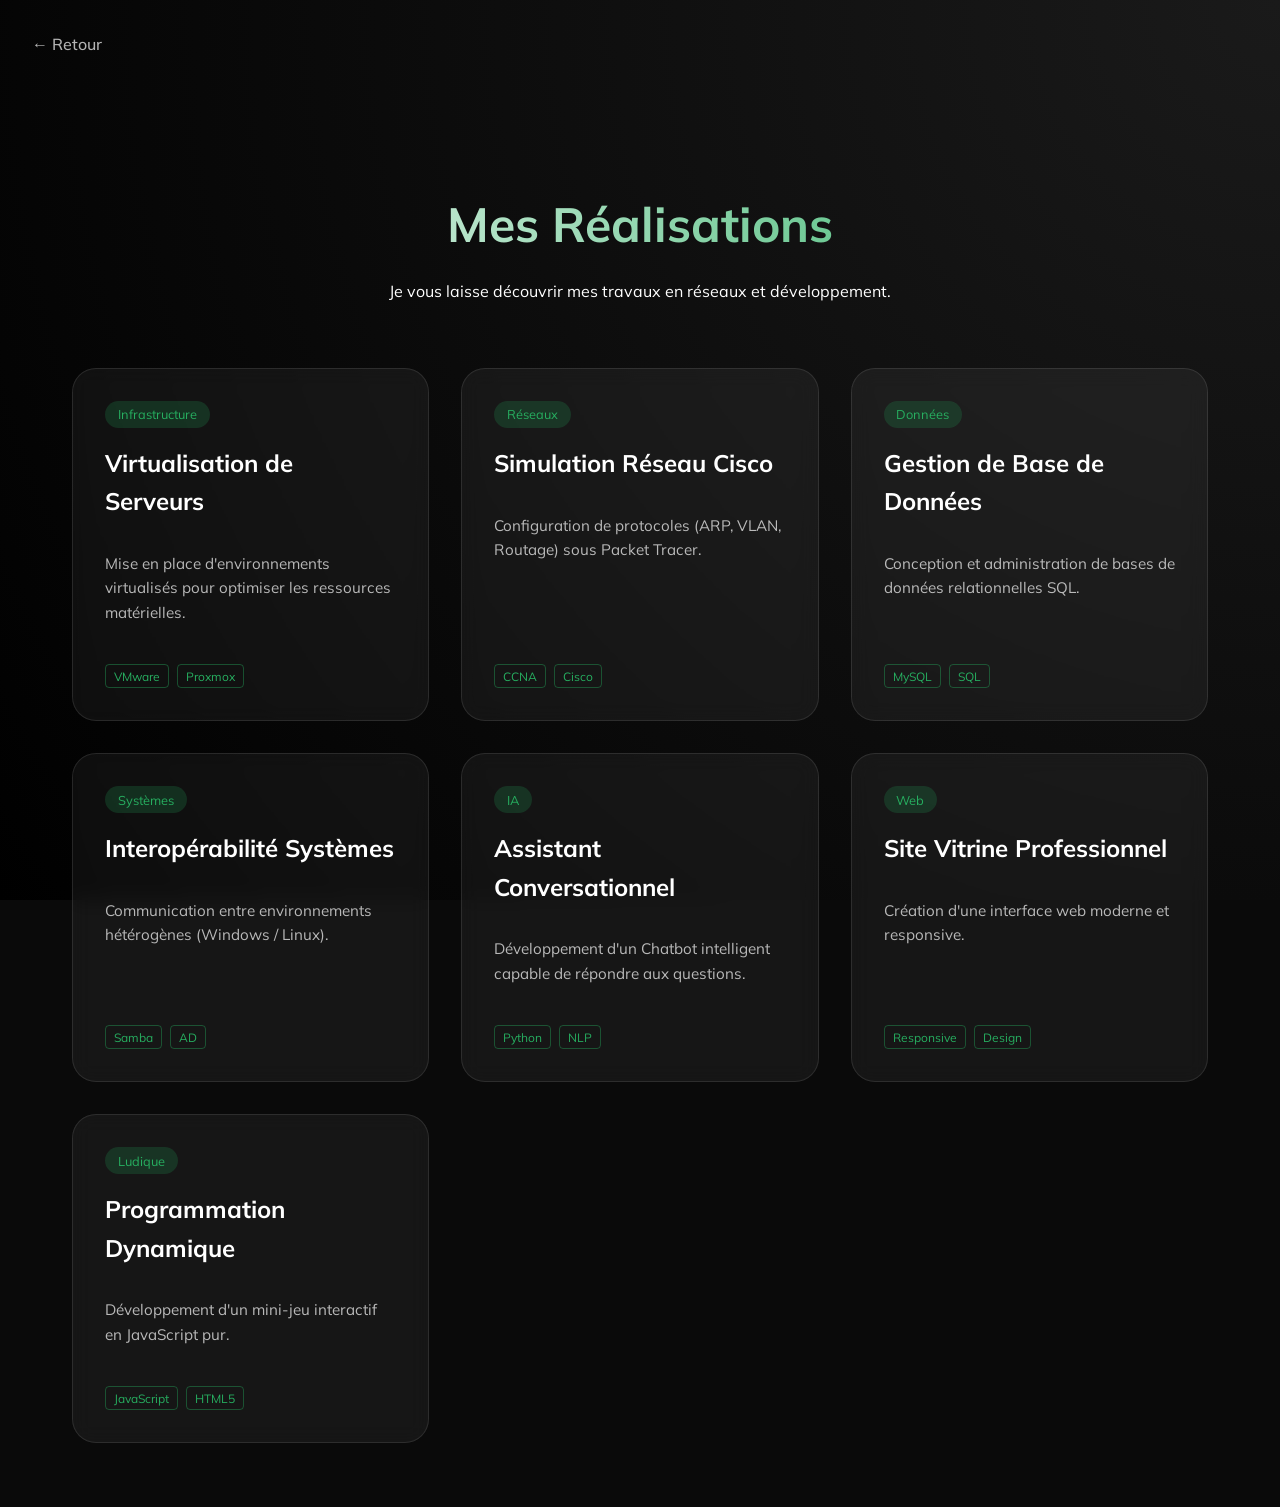
==== commit d8fda4f7: "test" ====
--- a/projets/projet.html
+++ b/projets/projet.html
@@ -20,7 +20,7 @@
     <main class="container">
         <header class="header-projets">
             <h1>Mes Réalisations</h1>
-            <p>Découvrez mes travaux en informatique, réseaux et développement.</p>
+            <p>Je vous laisse découvrir mes travaux en réseaux et développement.</p>
         </header>
 
         <section class="grille-projets">
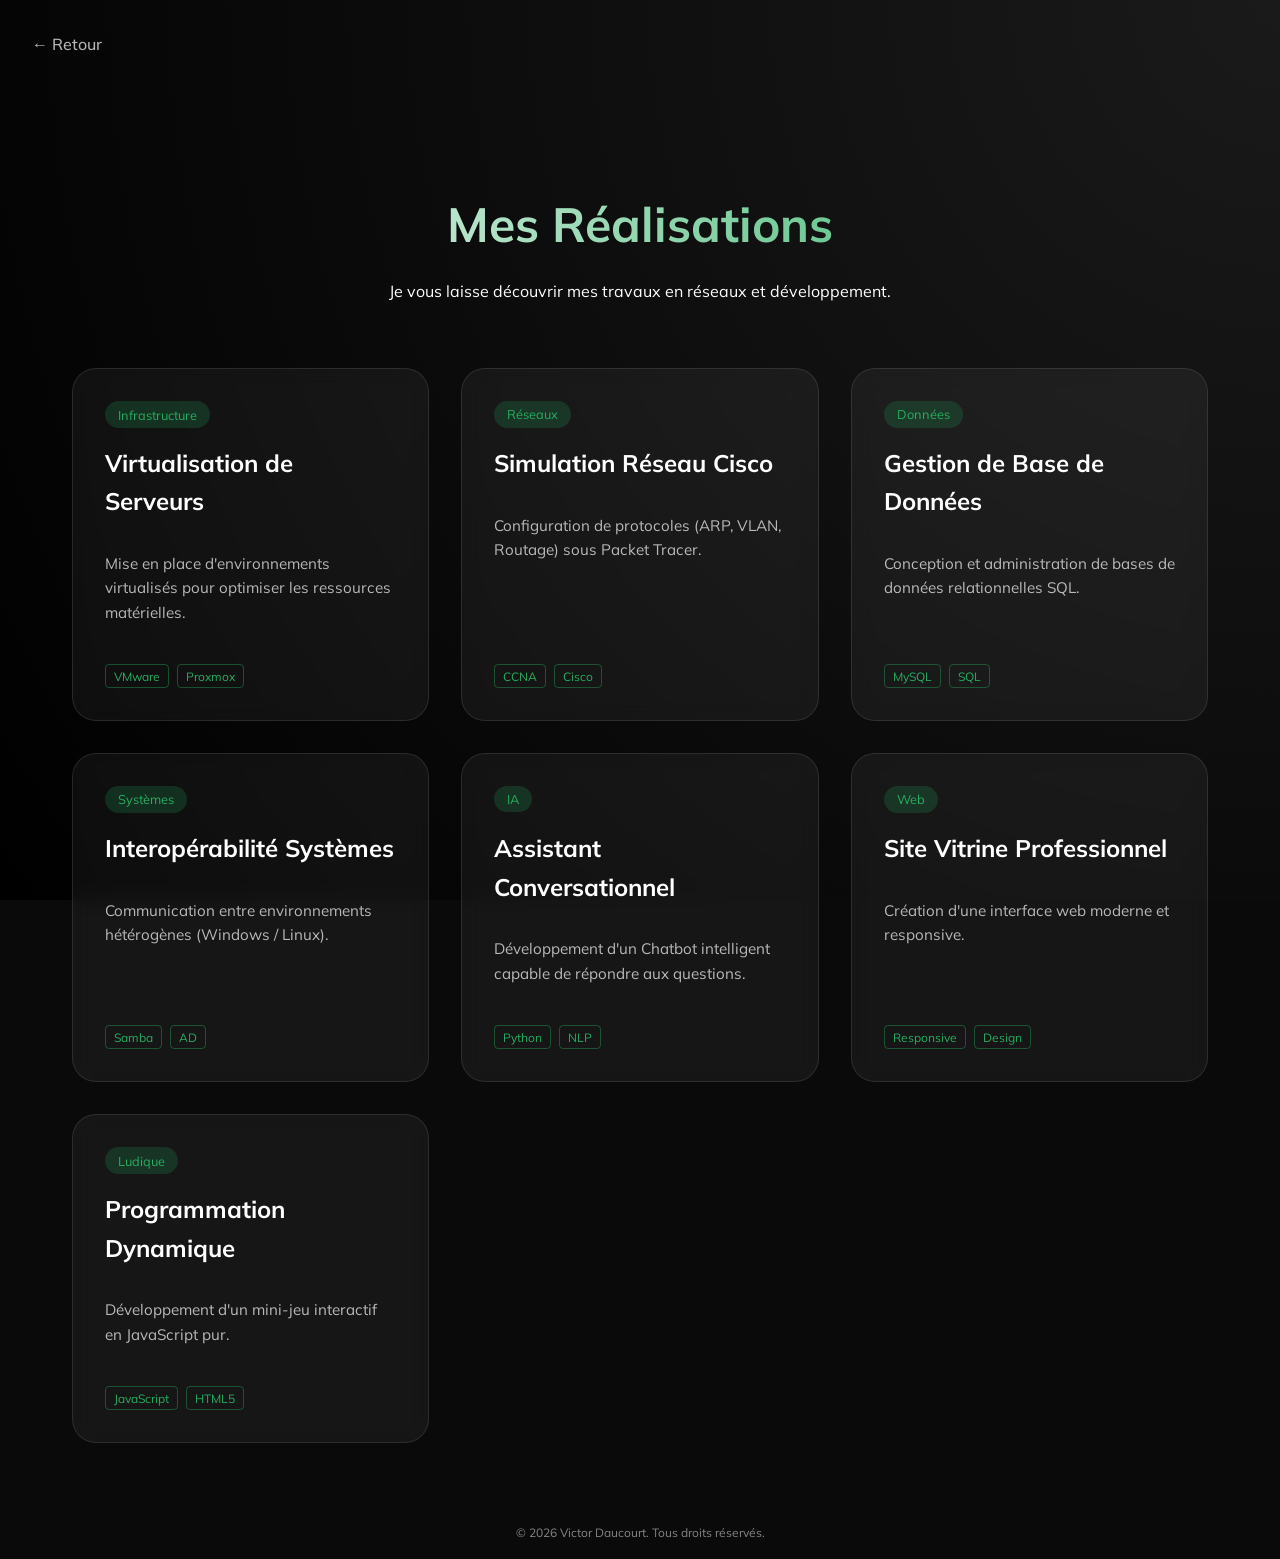
==== commit e922381e: "nav changes" ====
--- a/projets/projet.html
+++ b/projets/projet.html
@@ -156,4 +156,7 @@
 
     <script src="script-projets.js"></script>
 </body>
+<footer class="foot-infos">
+  <p>&copy; 2026 Victor Daucourt. Tous droits réservés.</p>
+</footer>
 </html>
--- a/projets/style-projets.css
+++ b/projets/style-projets.css
@@ -321,3 +321,11 @@
     opacity: 1 !important;
     mix-blend-mode: screen;  /* FAIT POP LE VERT */
 }
+
+footer {
+    margin-top: 1rem;
+    margin-bottom: 1rem;
+    font-size: 0.75rem;
+    color: rgba(255, 255, 255, 0.5);
+    text-align: center;
+}
